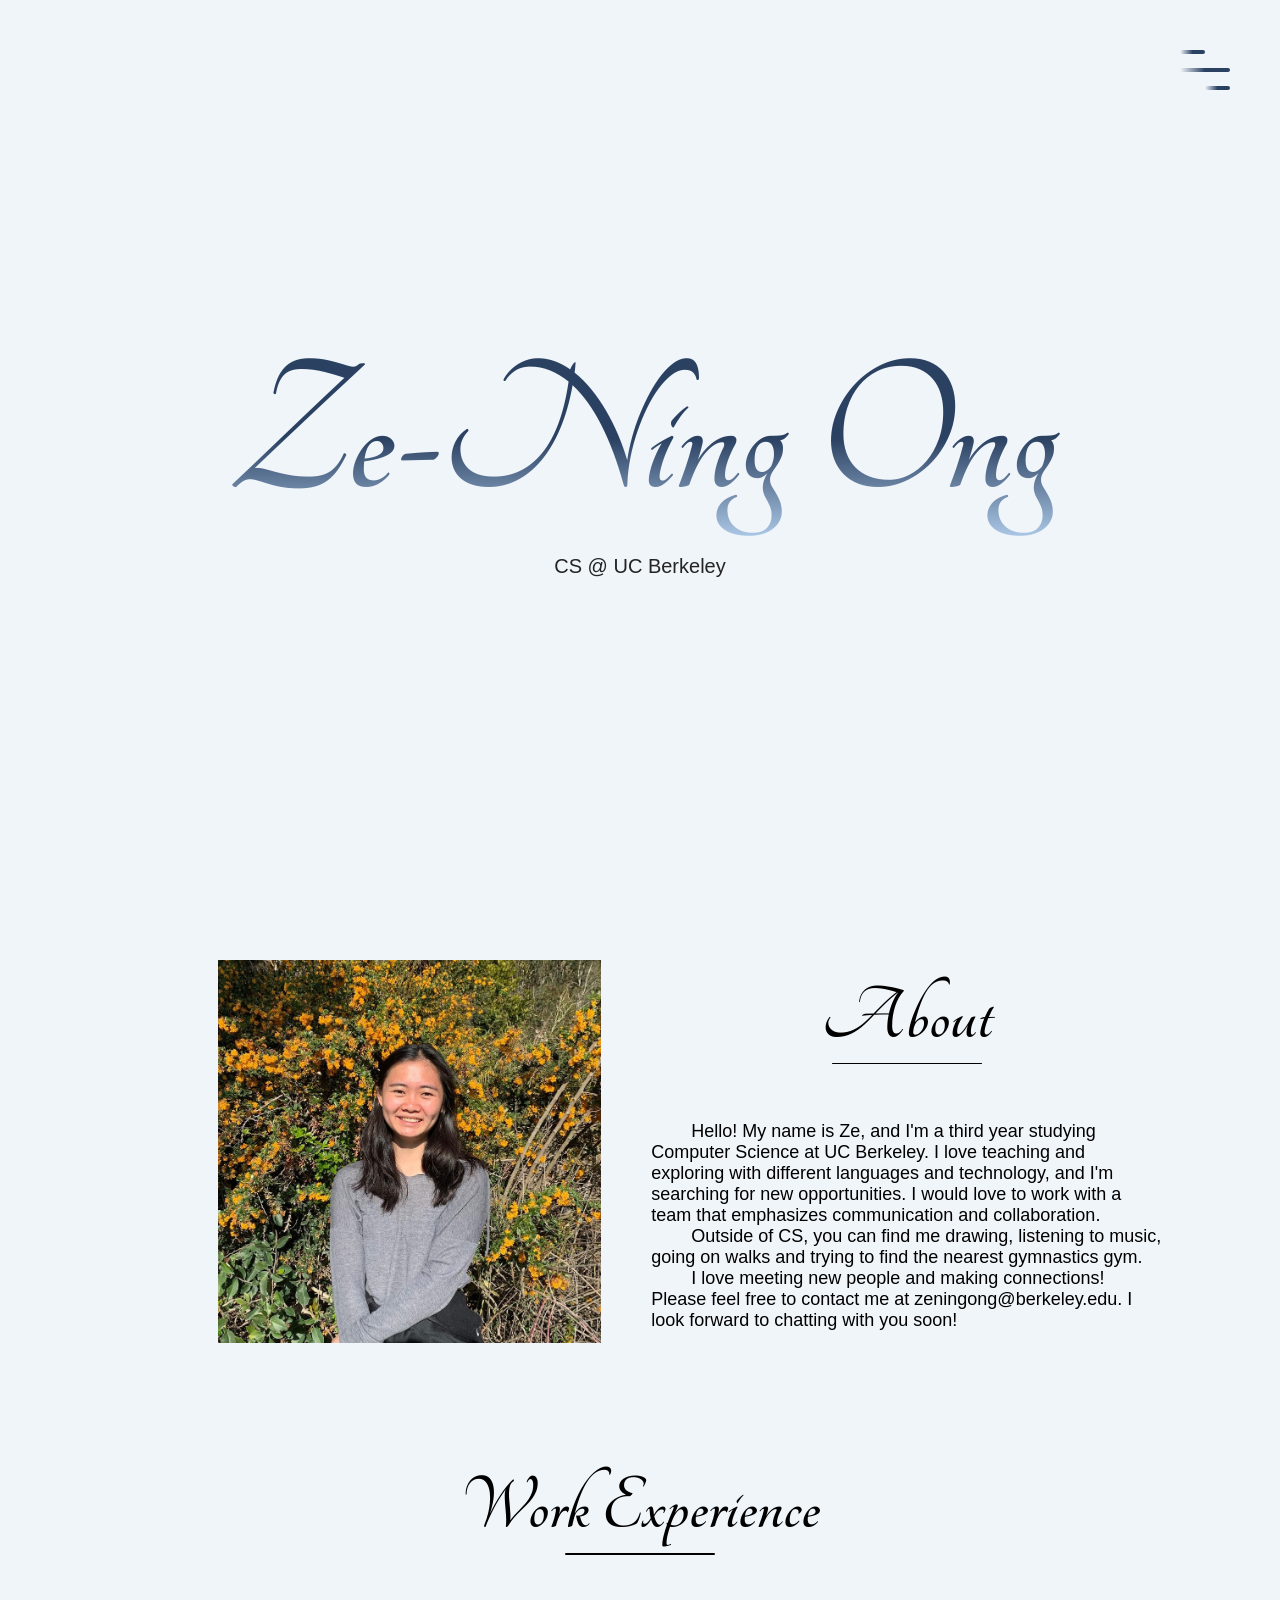
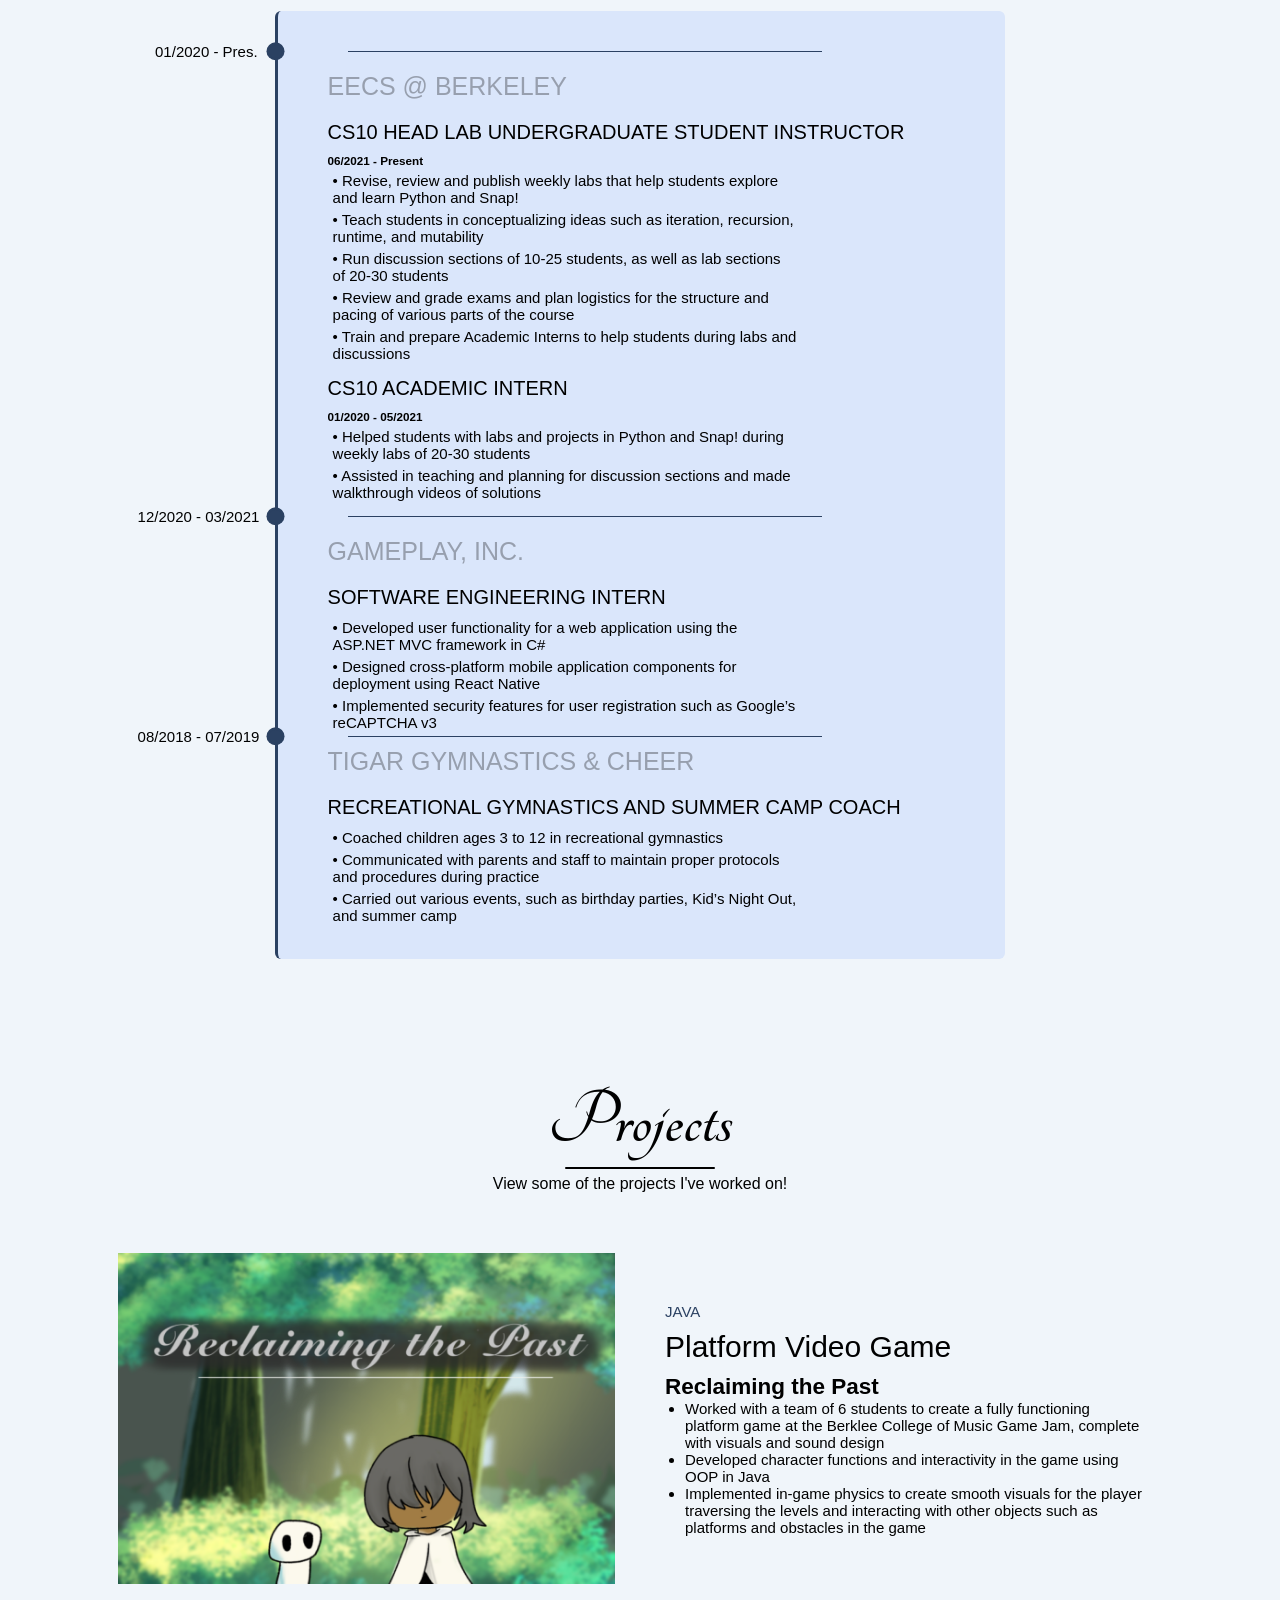
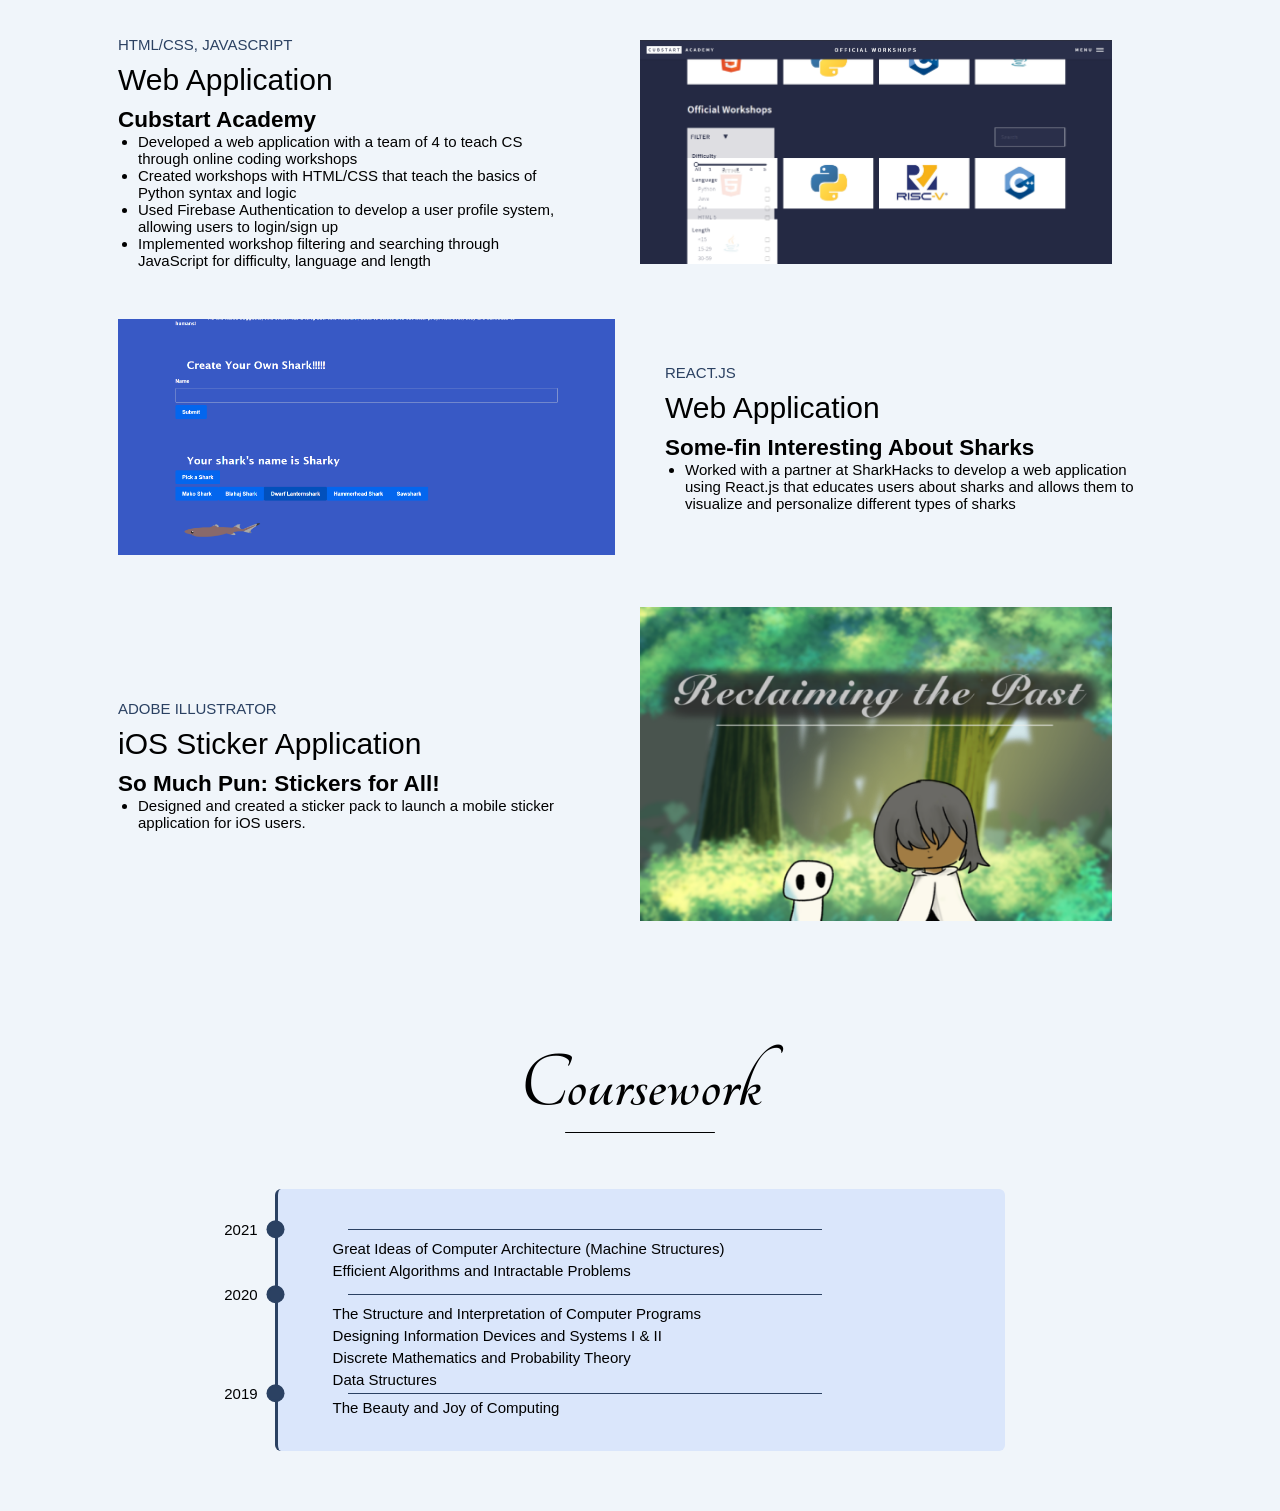
==== index.html @ 7ebcb916 "taking out of folder" ====
<!DOCTYPE html>
<html lang="en">
<head>
    <meta charset="UTF-8">
    <meta name="viewport" content="width=device-width, initial-scale=1">
    <title>Ze-Ning Ong</title>
    <link rel="stylesheet" href="https://unpkg.com/aos@next/dist/aos.css" />
    <link rel="stylesheet" href="https://use.fontawesome.com/releases/v5.7.2/css/all.css" integrity="sha384-fnmOCqbTlWIlj8LyTjo7mOUStjsKC4pOpQbqyi7RrhN7udi9RwhKkMHpvLbHG9Sr" crossorigin="anonymous">
    <link rel="stylesheet" href="main.css">
</head>
<body>
    <header>
        <div class="menu-toggler">
            <div class="bar half start"></div>
            <div class="bar"></div>
            <div class="bar half end"></div>
        </div>
        <nav class="top-nav">
            <ul class="nav-list">
                <li>
                    <a href="index.html" class="nav-link">Home</a>
                </li>
                <li>
                    <a href="#about" class="nav-link">About</a>
                </li>
                <li>
                    <a href="#experience" class="nav-link">Experience</a>
                </li>
                <li>
                    <a href="#projects" class="nav-link">Projects</a>
                </li>
                <li>
                    <a href="#coursework" class="nav-link">Coursework</a>
                </li>
            </ul>
        </nav>
        <div class="landing-text">
            <h1>Ze-Ning Ong</h1>
            <h6>CS @ UC Berkeley</h6>
        </div>
    </header>

    <section class="about" id="about">
        <div class="container">
            <div class="profile-img">
                <img src="images/profile2.jpg" alt="">
            </div>
            <div class="about-details">
                <div class="section-heading">
                    <h1>About</h1>
                </div>
                <p class="tab">
                    Hello! My name is Ze, and I'm a third year studying Computer Science at UC Berkeley. I love teaching and exploring with different languages and technology, and I'm searching for new opportunities. I would love to work with a team that emphasizes communication and collaboration. 
                </p>
                <p>
                    Outside of CS, you can find me drawing, listening to music, going on walks and trying to find the nearest gymnastics gym. 
                </p>
                <p>
                    I love meeting new people and making connections! Please feel free to contact me at zeningong@berkeley.edu. I look forward to chatting with you soon!
                </p>
            </div>
        </div>
    </section>

    <section class="experience" id="experience">
        <div class="container">
            <div class="section-heading">
                <h1>Work Experience</h1>
            </div>
            <div class="timeline">
                <ul>
                    <li class="date" data-date="01/2020 - Pres."></li>
                        <h1>EECS @ Berkeley</h1>
                        <h2>CS10 Head Lab Undergraduate Student Instructor</h2>
                        <h3>06/2021 - Present</h3>
                        <div class="work-desc">
                            <li>• Revise, review and publish weekly labs that help students explore and learn Python and Snap!</li> 
                            <li>• Teach students in conceptualizing ideas such as iteration, recursion, runtime, and mutability</li>
                            <li>• Run discussion sections of 10-25 students, as well as lab sections of 20-30 students</li>
                            <li>• Review and grade exams and plan logistics for the structure and pacing of various parts of the course</li>
                            <li>• Train and prepare Academic Interns to help students during labs and discussions</li>
                        </div>
                        <h2>CS10 Academic Intern</h2>
                        <h3>01/2020 - 05/2021</h3>
                        <div class="work-desc">
                            <li>• Helped students with labs and projects in Python and Snap! during weekly labs of 20-30 students</li>
                            <li>• Assisted in teaching and planning for discussion sections and made walkthrough videos of solutions</li>
                        </div>
                    <li class="date" data-date="12/2020 - 03/2021"></li>
                        <h1>Gameplay, Inc.</h1>
                        <h2>Software Engineering Intern</h2>
                        <div class="work-desc">
                            <li>• Developed user functionality for a web application using the ASP.NET MVC framework in C#</li>
                            <li>• Designed cross-platform mobile application components for deployment using React Native</li>
                            <li>• Implemented security features for user registration such as Google’s reCAPTCHA v3</li>
                        </div>
                    <li class="date" data-date="08/2018 - 07/2019"></li>
                        <h1>TIGAR Gymnastics & Cheer</h1>
                        <h2>Recreational Gymnastics and Summer Camp Coach</h2>
                        <div class="work-desc">
                            <li>• Coached children ages 3 to 12 in recreational gymnastics</li>
                            <li>• Communicated with parents and staff to maintain proper protocols and procedures during practice</li>
                            <li>• Carried out various events, such as birthday parties, Kid’s Night Out, and summer camp</li>
                        </div>
                </ul>         
            </div>
        </div>
    </section>

    <section class="projects" id="projects">
        <div class="container">
            <div class="section-heading">
                <h1>Projects</h1>
                <h6>View some of the projects I've worked on!</h6>
            </div>
            <div class="project">
                <div class="proj-img has-margin-right">
                    <img src="images/gamejam.png" alt="">
                </div>
                <div class="proj-desc">
                    <h6>Java</h6>
                    <h1>Platform Video Game</h1>
                    <h2>Reclaiming the Past</h2>
                    <ul>
                        <li>Worked with a team of 6 students to create a fully functioning platform game at the Berklee College of Music Game Jam, complete with visuals and sound design</li>
                        <li>Developed character functions and interactivity in the game using OOP in Java</li>
                        <li>Implemented in-game physics to create smooth visuals for the player traversing the levels and interacting with other objects such as platforms and obstacles in the game</li>
                    </ul>
                </div>
            </div>
            <div class="project">
                <div class="proj-desc has-margin-right">
                    <h6>HTML/CSS, JavaScript</h6>
                    <h1>Web Application</h1>
                    <h2>Cubstart Academy</h2>
                    <ul>
                        <li>Developed a web application with a team of 4 to teach CS through online coding workshops</li>
                        <li>Created workshops with HTML/CSS that teach the basics of Python syntax and logic</li>
                        <li>Used Firebase Authentication to develop a user profile system, allowing users to login/sign up</li>
                        <li>Implemented workshop filtering and searching through JavaScript for difficulty, language and length</li>
                    </ul>
                </div>
                <div class="proj-img has-margin-right">
                    <img src="images/cubstart.png" alt="">
                </div>
            </div>
            <div class="project">
                <div class="proj-img has-margin-right">
                    <img src="images/shark.png" alt="">
                </div>
                <div class="proj-desc">
                    <h6>React.js</h6>
                    <h1>Web Application</h1>
                    <h2>Some-fin Interesting About Sharks</h2>
                    <ul>
                        <li>Worked with a partner at SharkHacks to develop a web application using React.js that educates users about sharks and allows them to visualize and personalize different types of sharks</li>
                    </ul>
                </div>
            </div>
            <div class="project">
                <div class="proj-desc has-margin-right">
                    <h6>Adobe Illustrator</h6>
                    <h1>iOS Sticker Application</h1>
                    <h2>So Much Pun: Stickers for All!</h2>
                    <ul>
                        <li>Designed and created a sticker pack to launch a mobile sticker application for iOS users.</li>
                    </ul>
                </div>
                <div class="proj-img has-margin-right">
                    <img src="images/gamejam.png" alt="">
                </div>
            </div>
            </div>
        </div>
    </section>

    <section class="experience" id="coursework">
        <div class="container">
            <div class="section-heading">
                <h1>Coursework</h1>
            </div>
            <div class="timeline">
                <ul>
                    <li class="date" data-date="2021"></li>
                        <div class="work-desc">
                            <li>Great Ideas of Computer Architecture (Machine Structures)</li>
                            <li>Efficient Algorithms and Intractable Problems</li>
                        </div>
                    <li class="date" data-date="2020"></li>
                    <div class="work-desc">
                        <li>The Structure and Interpretation of Computer Programs</li>
                        <li>Designing Information Devices and Systems I & II</li>
                        <li>Discrete Mathematics and Probability Theory</li>
                        <li>Data Structures</li>
                    </div>
                    <li class="date" data-date="2019"></li>
                        <div class="work-desc">
                            <li>The Beauty and Joy of Computing</li>
                        </div>
                    
                    
                </ul>         
            </div>
        </div>
    </section>

    

    <!-- <section class="contact" id="contact">
        <div class="container">
            <div class="section-heading">
                <h1>Contact</h1>
                <h6>Contact me at any time!</h6>
            </div>
        </div>
    </section> -->

    <script src="https://ajax.googleapis.com/ajax/libs/jquery/3.3.1/jquery.min.js"></script>
    <script src="https://unpkg.com/aos@next/dist/aos.js"></script>
    <script src="main.js"></script>
</body>
</html>
---- main.css ----
/*Start global*/
*{
    margin: 0;
    padding: 0;
    box-sizing: border-box;
}

html{
    font-size: 10px;
    font-family: 'Roboto', sans-serif;
    color: rgb(0, 0, 0);
}

body{
    width: 100%;
    height: 100%;
    background-color: #f0f5fa;
    /* background: url("images/sitebg-01.jpg") no-repeat center fixed; */
    background-size: cover; 
}

section{
    padding: 6rem;
}
a{
    text-decoration: none;
    color: black;
}

p{
    font-size: 1.8rem;
    font-weight: 300;
    text-indent:40px
}

img{
    width: 100%;
}
/*End global*/

/*font*/
@font-face {
	font-family: 'Tangerine_Bold';
	src: url('./font/Tangerine_Bold.ttf');
	src: local('Tangerine_Bold'), url('./font/Tangerine_Bold.ttf') format('woff'), url('./font/Tangerine_Bold.ttf') format('truetype');
}

/*Start reusable*/
.container{
    width: 90%;
    max-width: 100%;
    height: 100%;
    margin: 0 auto;
    position: relative;
}

.section-heading{
    text-align: center;
    margin-bottom: 6rem;
    /* margin-top: 10rem; */
}

.section-heading h1{
    font-size: 8rem;
    /* text-transform: uppercase; */
    font-family: 'Tangerine_Bold';
    position: relative;
    font-weight: 300;
    margin-bottom: 1rem;
}

.section-heading h1::before,
.section-heading h1::after{
    content: '';
    position: absolute;
    bottom: -.35rem;
    left: 50%;
    transform: translateX(-50%);
    background-color: black;
}

.section-heading h1::before{
    width: 15rem;
    height: 1.3px;
    border-radius: .8rem;
}

/* .section-heading h1::after{
    width: 1.5rem;
    height: 1.5rem;
    border-radius: 100%;
    bottom: -1rem;
} */

.section-heading h6{
    font-size: 1.6rem;
    font-weight: 300;
}

.has-margin-right{
    margin-right: 5rem;
}
/*End reusable*/

/*Start header*/
header{
    width: 100%;
    height: 100vh;
}

.top-nav{
    width: 100%;
    height: 100vh;
    position: fixed;
    top: -100vh;
    z-index: 50;
    background-color: #dae6fb;
    border-bottom-left-radius: 100%;
    border-bottom-right-radius: 100%;
    transition: all 650ms cubic-bezier(1, 0, 0, 1);
}

.nav-list{
    list-style: none;
    width: 100%;
    height: 100%;
    display: flex;
    justify-content: center;
    align-items: center;
}

/* ul {
    display: flex;
    flex-direction: column;
    flex-wrap: wrap;
} */

li{
    margin: 0 2rem;
}

.nav-link{
    font-family: 'Tangerine_Bold';
    font-weight: bold;
    font-size: 7.5rem;
    padding: 1rem;
}

.nav-link:hover,
.nav-link:focus{
    background: linear-gradient(to top, #f0f5fa, #2b4162, #2b4162);
    -webkit-background-clip: text; 
    -webkit-text-fill-color: transparent;
    padding: 1rem;
}

.top-nav.open{
    top: 0;
    border-radius: initial;
}

.menu-toggler{
    position: absolute;
    top: 5rem;
    right: 5rem;
    width: 5rem;
    height: 4rem;
    display: flex;
    flex-direction: column;
    justify-content: space-between;
    cursor: pointer;
    z-index: 1500;
    transition: transform 650ms ease-out;
}

.menu-toggler.open{
    transform: rotate(-45deg);
}

.bar{
    background: linear-gradient(to right, #f0f5fa, #2b4162, #2b4162);
    width: 100%;
    height: 4px;
    border-radius: .8rem;
}

.bar.half{
    width: 50%;
}

.bar.start{
    transform-origin: right;
    transition: transform 650ms cubic-bezier(0.54, -0.81, 0.57, 0.57);
}

.open .bar.start{
    transform: rotate(-450deg) translateX(.8rem);
}

.bar.end{
    align-self: flex-end;
    transform-origin: left;
    transition: transform 650ms cubic-bezier(0.54, -0.81, 0.57, 0.57);
}

.open .bar.end{
    transform: rotate(-450deg) translateX(-.8rem);
}

.landing-text{
    position: absolute;
    top: 50%;
    left: 50%;
    transform: translate(-50%, -50%);
    width: 100%;
    text-align: center;
    z-index: 1;
}

.landing-text h1{
    font-size: 20rem;
    font-family: 'Tangerine_Bold';
    background: linear-gradient(to top, #c3e0fe, #2b4162, #2b4162);
    -webkit-background-clip: text;
    -webkit-text-fill-color: transparent;
    padding: 1rem;
    user-select: none;
}

.landing-text h6{
    font-size: 2rem;
    font-weight: 300;
    color: #242424;
}
/*End header*/

/*Start about*/
.about .container{
    display: flex;
    align-items: center;
    justify-content: center;
}

.about-heading{
    text-align: center;
    text-transform: uppercase;
    line-height: 0;
    margin-bottom: 6rem;
}
.about-heading h1{
    font-size: 10rem;
    opacity: .3;
}

.about-heading h6{
    font-size: 2rem;
    font-weight: 300;
    color: #2b4162;
}

.profile-img{
    flex: 0.75;
    margin-right: 5rem;
    margin-left: 10rem;
}

.about-details{
    flex: 1;
}
/*End about*/

/*Start portfolio*/
.project{
    display: flex;
    align-items: center;
    justify-content: center;
    margin-bottom: 5rem;
    /* margin-left: 15rem;
    margin-right: 15rem; */
}

.project:last-child{
    margin-bottom: 0;
}

.proj-img{
    width: 50rem;
    flex: 1;
}

.proj-desc{
    flex: 1;
    font-size: 1.5rem;
}

.proj-desc h6{
    font-size: 1.5rem;
    text-transform: uppercase;
    font-weight: 300;
    color: #2b4162;
}

.proj-desc h1{
    font-size: 3rem;
    font-weight: 300;
    margin: 1rem 0;
}

.proj-desc .cta{
    display: inline-block;
    margin-top: 2.5rem;
    font-size: 1.5rem;
    text-transform: uppercase;
    color: #3883ff;
    transition: color 650ms;
}

.proj-desc .cta:hover{
    color: #2f67cd;
}
/*End portfolio*/

/*Start timeline*/
.timeline ul{
    border-left: 3.5px solid #2b4162;
    border-radius: .6rem;
    background-color: #dae6fb;
    margin: 0 auto;
    position: relative;
    padding-left: 5rem;
    padding-bottom: 3rem;
    padding-top: 3rem;
    list-style: none;
    text-align: left;
    height: 70%;
    width: 70%;
}

.timeline h1{
    font-size: 2.5rem;
    text-transform: uppercase;
    font-weight: 300;
    margin-bottom: 1rem;
    opacity: .3;
    padding-top: 1rem;
}

.timeline h2{
    font-size: 2rem;
    text-transform: uppercase;
    font-weight: 300;
    margin-bottom: 1rem;
    padding-top: 1rem;
}

.timeline li{
    font-size: 1.5rem;
    width: 70%;
    /* text-transform: uppercase; */
    font-weight: 300;
    padding-right: 1rem;
    /* margin-bottom: 3rem; */
}

.work-desc li{
    margin: .5rem;
}
.timeline .date{
    border-bottom: 1px solid #2b4162; 
    margin-bottom: 1rem;
    padding-bottom: 1rem;
    position: relative;
    justify-content: center;
}

.timeline .date:last-of-type{
    padding-bottom: 0;
    margin-bottom: 0;
    /* border: none; */
}

.timeline .date::before,
.timeline .date::after{
    position:absolute;
    display: block;
    top: 100%;
    transform: translateY(-50%);
}

.timeline .date::before{
    content: attr(data-date);
    left: -21rem;
    text-align: right;
    min-width: 12rem;
    font-size: 1.5rem;
}

.timeline .date::after{
    content: '';
    box-shadow: 0 0 0 2.5px #2b4162;
    border-radius: 100%;
    left: -7.85rem;
    height: 1.25rem;
    width: 1.25rem;
    background-color: #2b4162;

}
/*End timeline*/

/*Start contact*/
/*End contact*/

/*Start footer*/
/*End footer*/

/*Start animations*/
/*End animations*/

/*Start media queries*/
/*End media queries*/
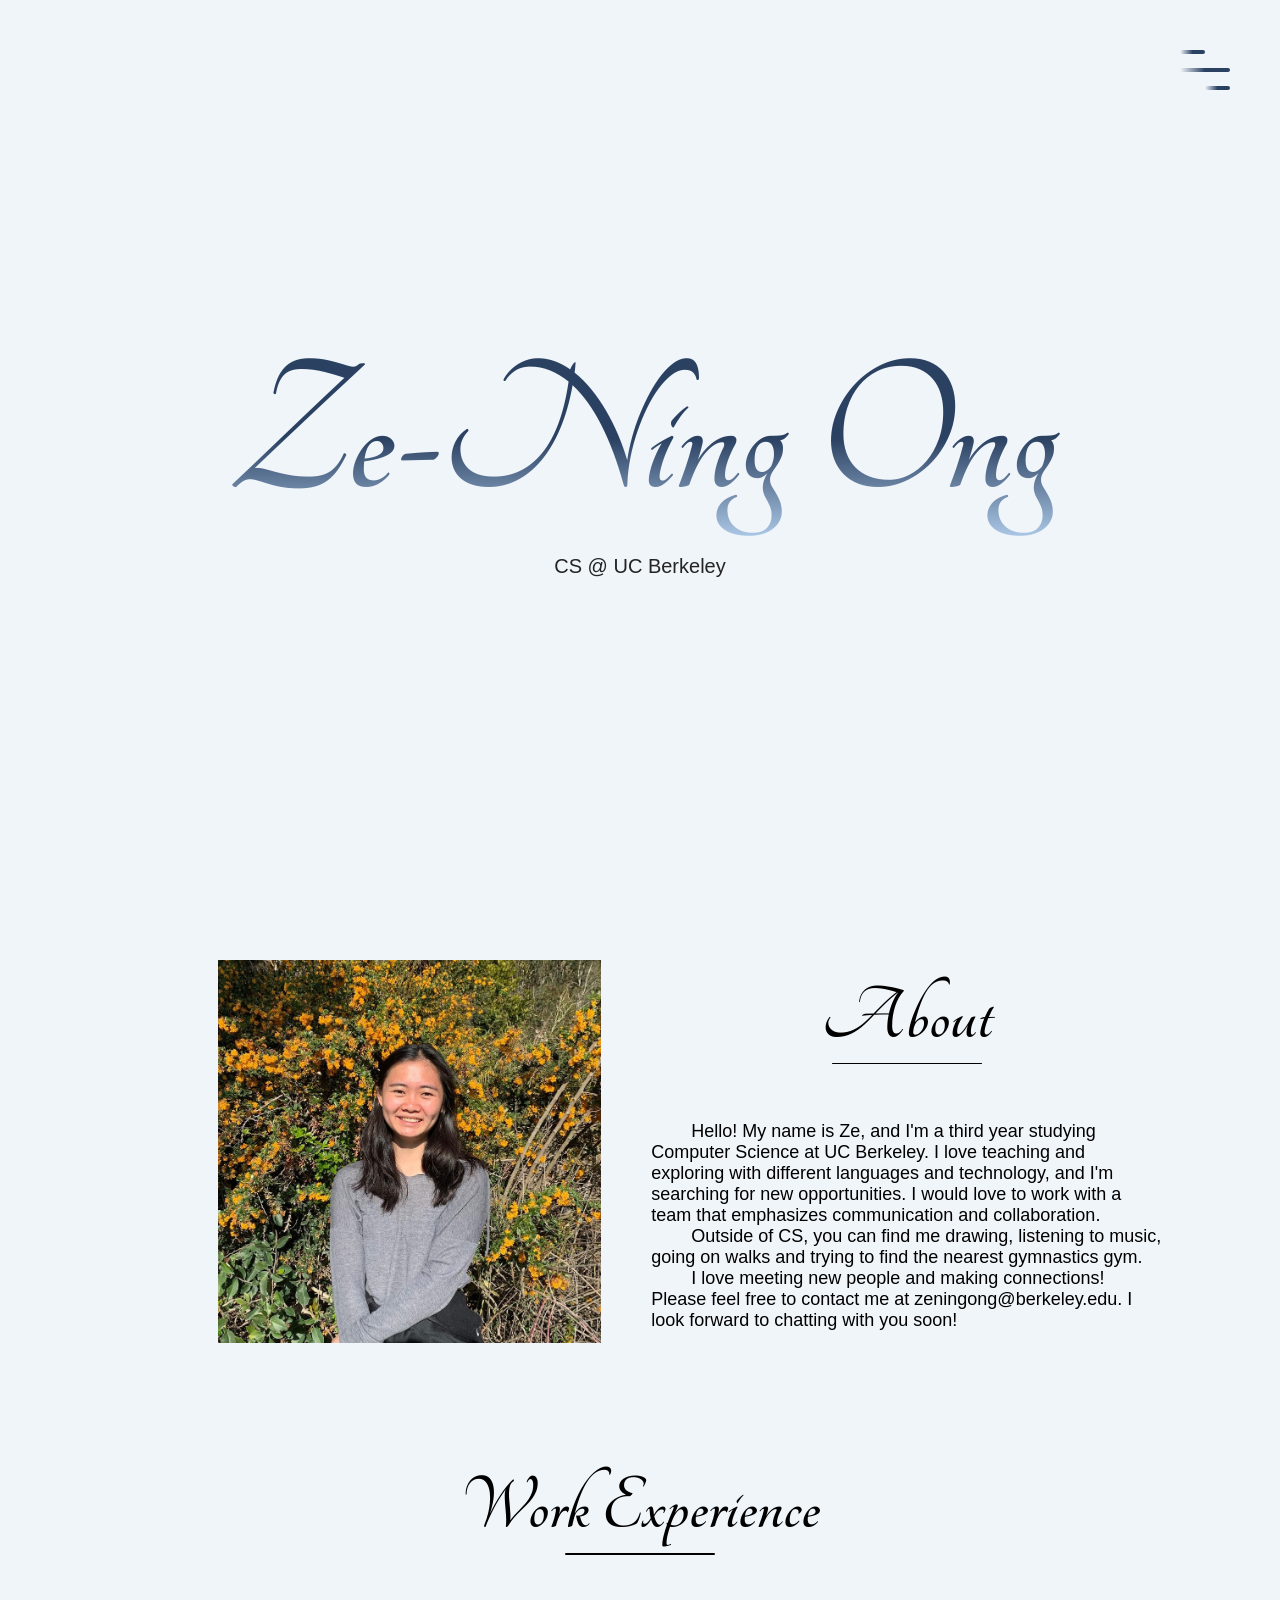
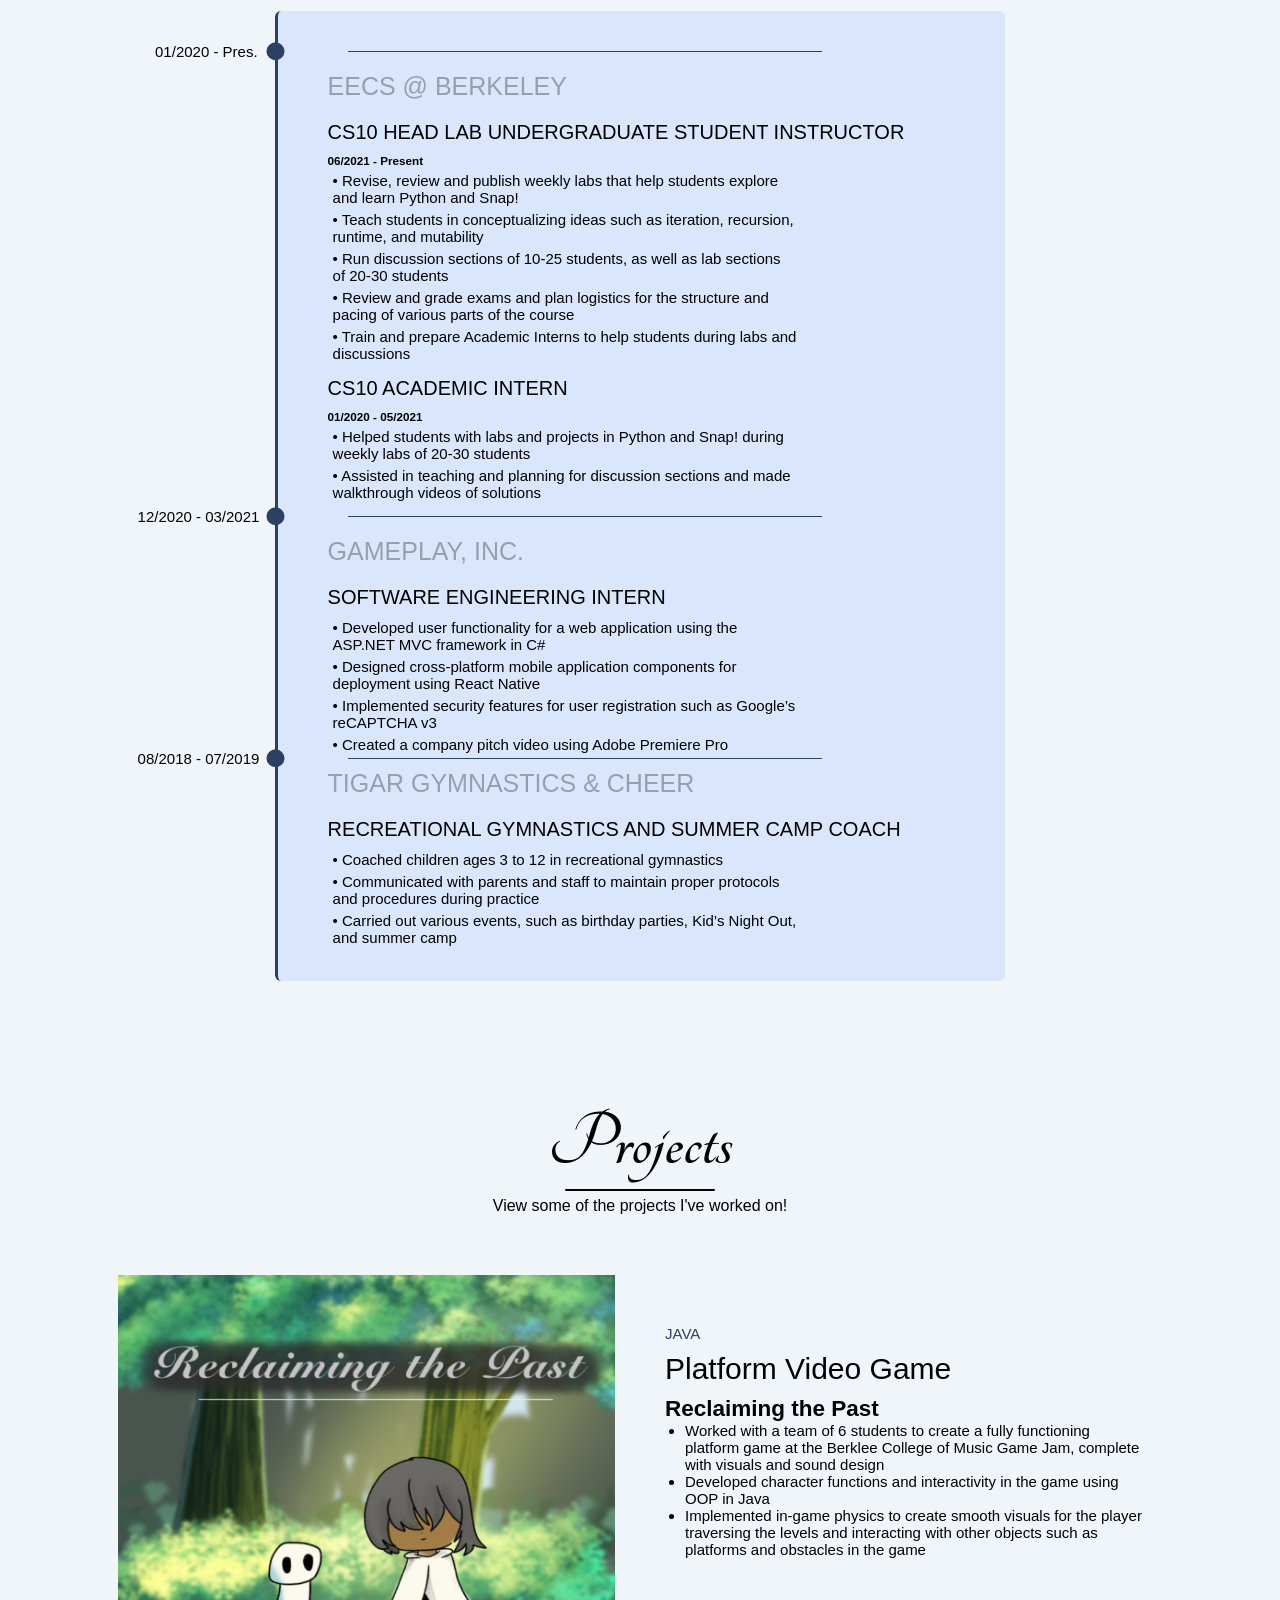
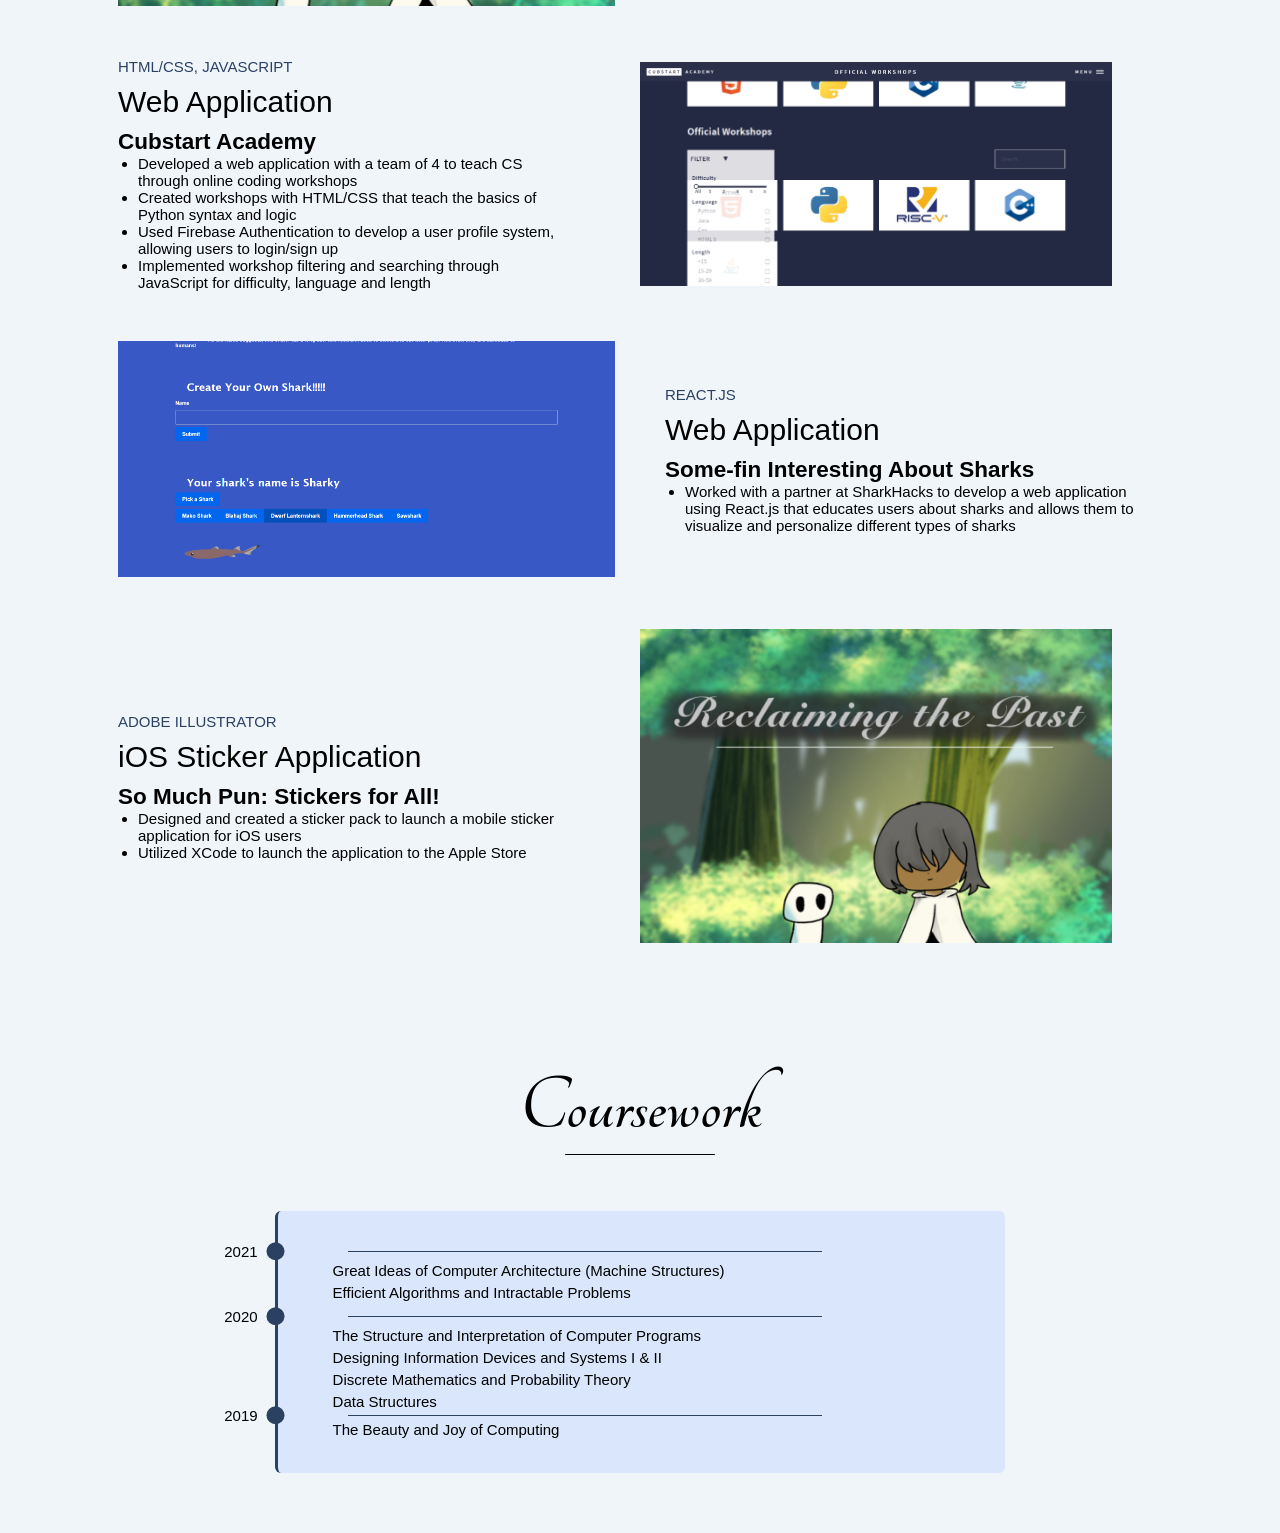
==== commit 6fb66fb9: "updated index" ====
--- a/index.html
+++ b/index.html
@@ -50,10 +50,10 @@
                     <h1>About</h1>
                 </div>
                 <p class="tab">
-                    Hello! My name is Ze, and I'm a third year studying Computer Science at UC Berkeley. I love teaching and exploring with different languages and technology, and I'm searching for new opportunities. I would love to work with a team that emphasizes communication and collaboration. 
+                    Hello! My name is Ze, and I'm a third year studying Computer Science at UC Berkeley. I love teaching and exploring with different languages and technology, and I'm searching for new opportunities. I would love to work with a team that emphasizes communication and collaboration.
                 </p>
                 <p>
-                    Outside of CS, you can find me drawing, listening to music, going on walks and trying to find the nearest gymnastics gym. 
+                    Outside of CS, you can find me drawing, listening to music, going on walks and trying to find the nearest gymnastics gym.
                 </p>
                 <p>
                     I love meeting new people and making connections! Please feel free to contact me at zeningong@berkeley.edu. I look forward to chatting with you soon!
@@ -74,7 +74,7 @@
                         <h2>CS10 Head Lab Undergraduate Student Instructor</h2>
                         <h3>06/2021 - Present</h3>
                         <div class="work-desc">
-                            <li>• Revise, review and publish weekly labs that help students explore and learn Python and Snap!</li> 
+                            <li>• Revise, review and publish weekly labs that help students explore and learn Python and Snap!</li>
                             <li>• Teach students in conceptualizing ideas such as iteration, recursion, runtime, and mutability</li>
                             <li>• Run discussion sections of 10-25 students, as well as lab sections of 20-30 students</li>
                             <li>• Review and grade exams and plan logistics for the structure and pacing of various parts of the course</li>
@@ -93,6 +93,7 @@
                             <li>• Developed user functionality for a web application using the ASP.NET MVC framework in C#</li>
                             <li>• Designed cross-platform mobile application components for deployment using React Native</li>
                             <li>• Implemented security features for user registration such as Google’s reCAPTCHA v3</li>
+                            <li>• Created a company pitch video using Adobe Premiere Pro</li>
                         </div>
                     <li class="date" data-date="08/2018 - 07/2019"></li>
                         <h1>TIGAR Gymnastics & Cheer</h1>
@@ -102,7 +103,7 @@
                             <li>• Communicated with parents and staff to maintain proper protocols and procedures during practice</li>
                             <li>• Carried out various events, such as birthday parties, Kid’s Night Out, and summer camp</li>
                         </div>
-                </ul>         
+                </ul>
             </div>
         </div>
     </section>
@@ -163,7 +164,8 @@
                     <h1>iOS Sticker Application</h1>
                     <h2>So Much Pun: Stickers for All!</h2>
                     <ul>
-                        <li>Designed and created a sticker pack to launch a mobile sticker application for iOS users.</li>
+                        <li>Designed and created a sticker pack to launch a mobile sticker application for iOS users</li>
+                        <li>Utilized XCode to launch the application to the Apple Store</li>
                     </ul>
                 </div>
                 <div class="proj-img has-margin-right">
@@ -197,14 +199,14 @@
                         <div class="work-desc">
                             <li>The Beauty and Joy of Computing</li>
                         </div>
-                    
-                    
-                </ul>         
-            </div>
-        </div>
-    </section>
-
-    
+
+
+                </ul>
+            </div>
+        </div>
+    </section>
+
+
 
     <!-- <section class="contact" id="contact">
         <div class="container">
@@ -219,4 +221,4 @@
     <script src="https://unpkg.com/aos@next/dist/aos.js"></script>
     <script src="main.js"></script>
 </body>
-</html>+</html>
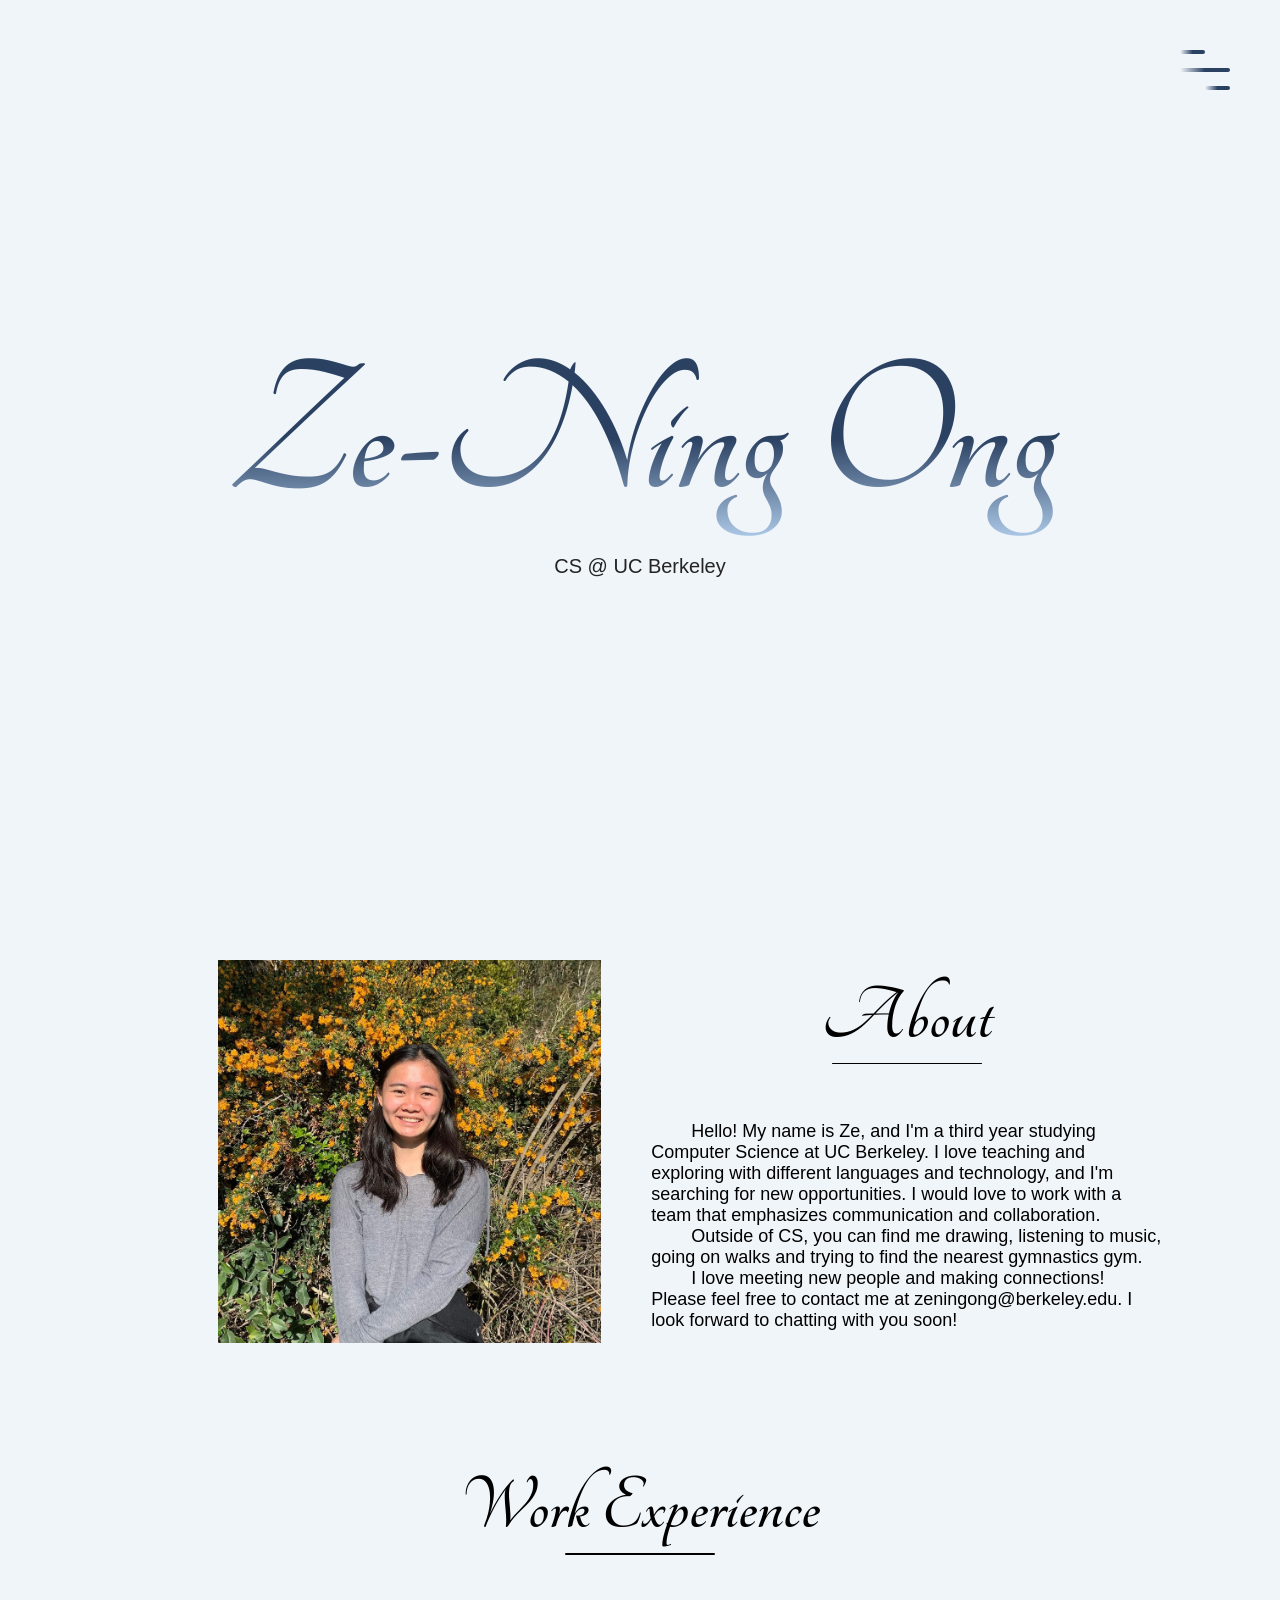
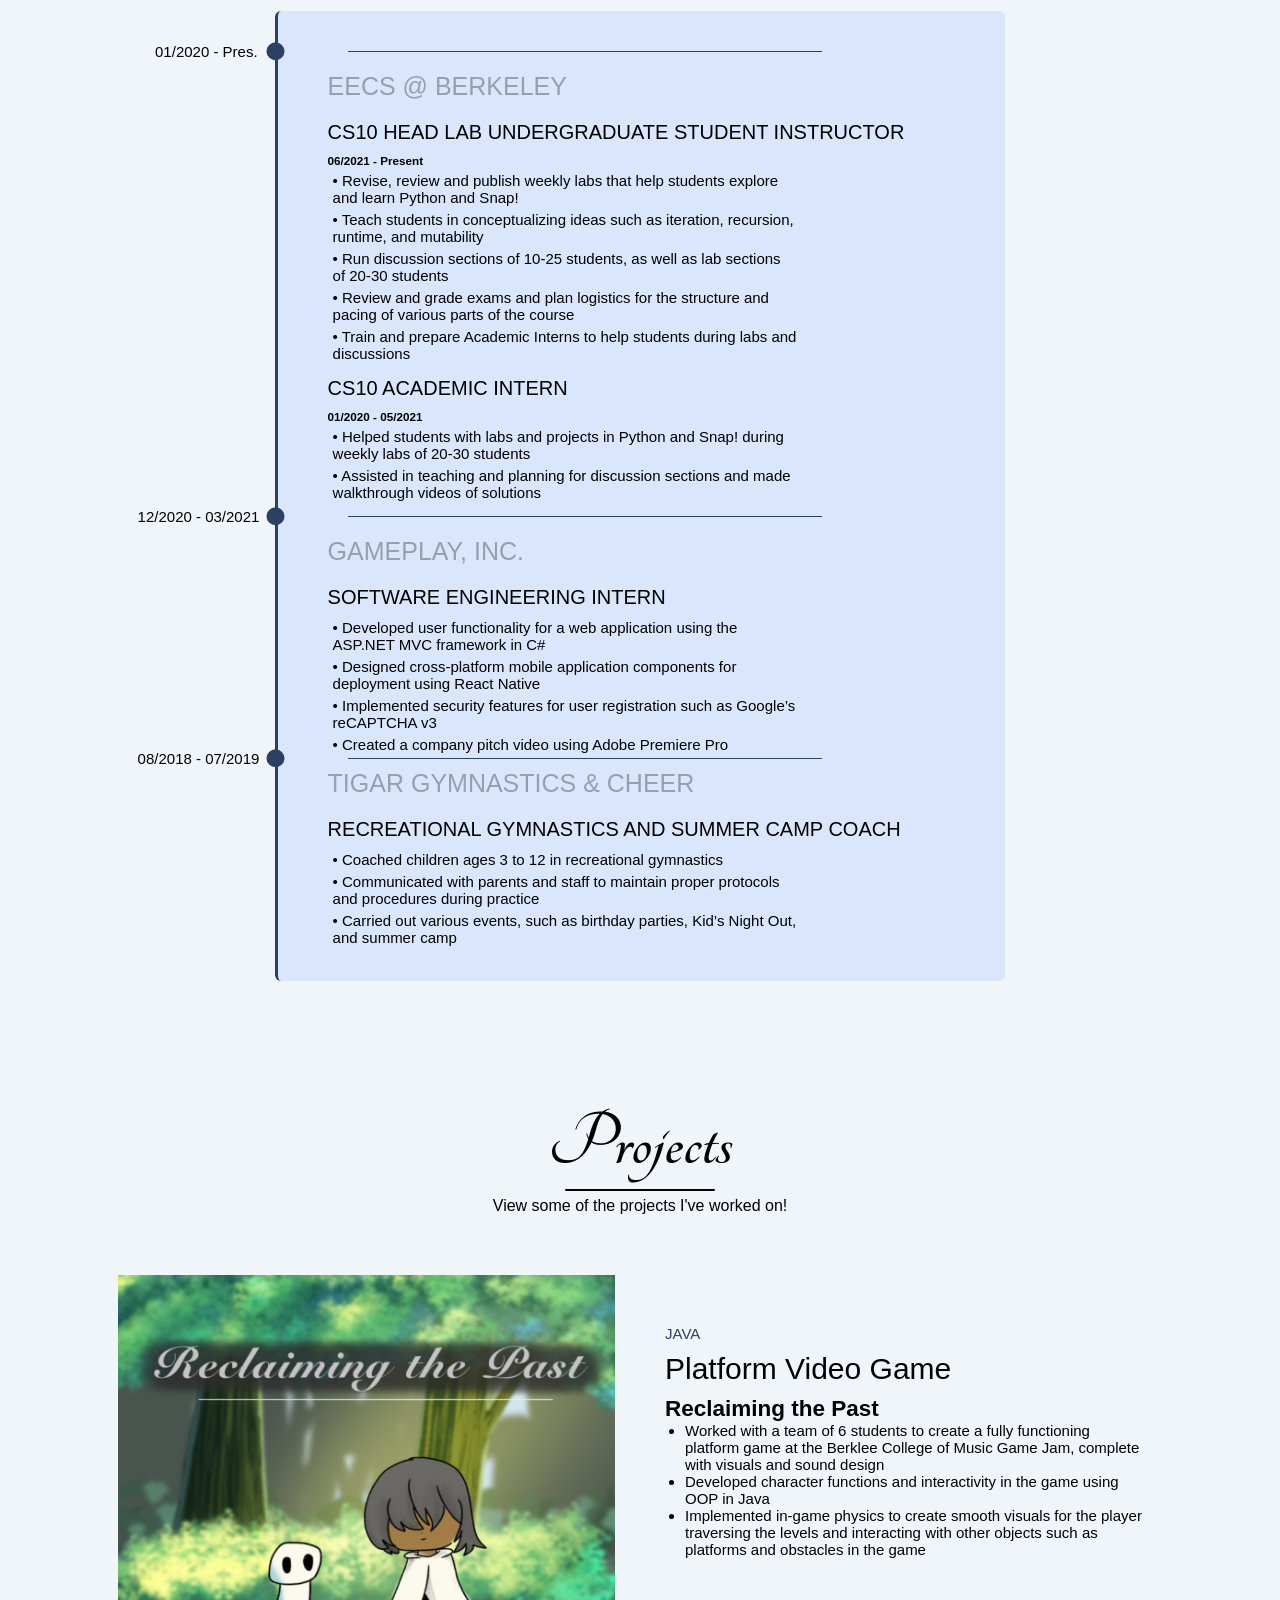
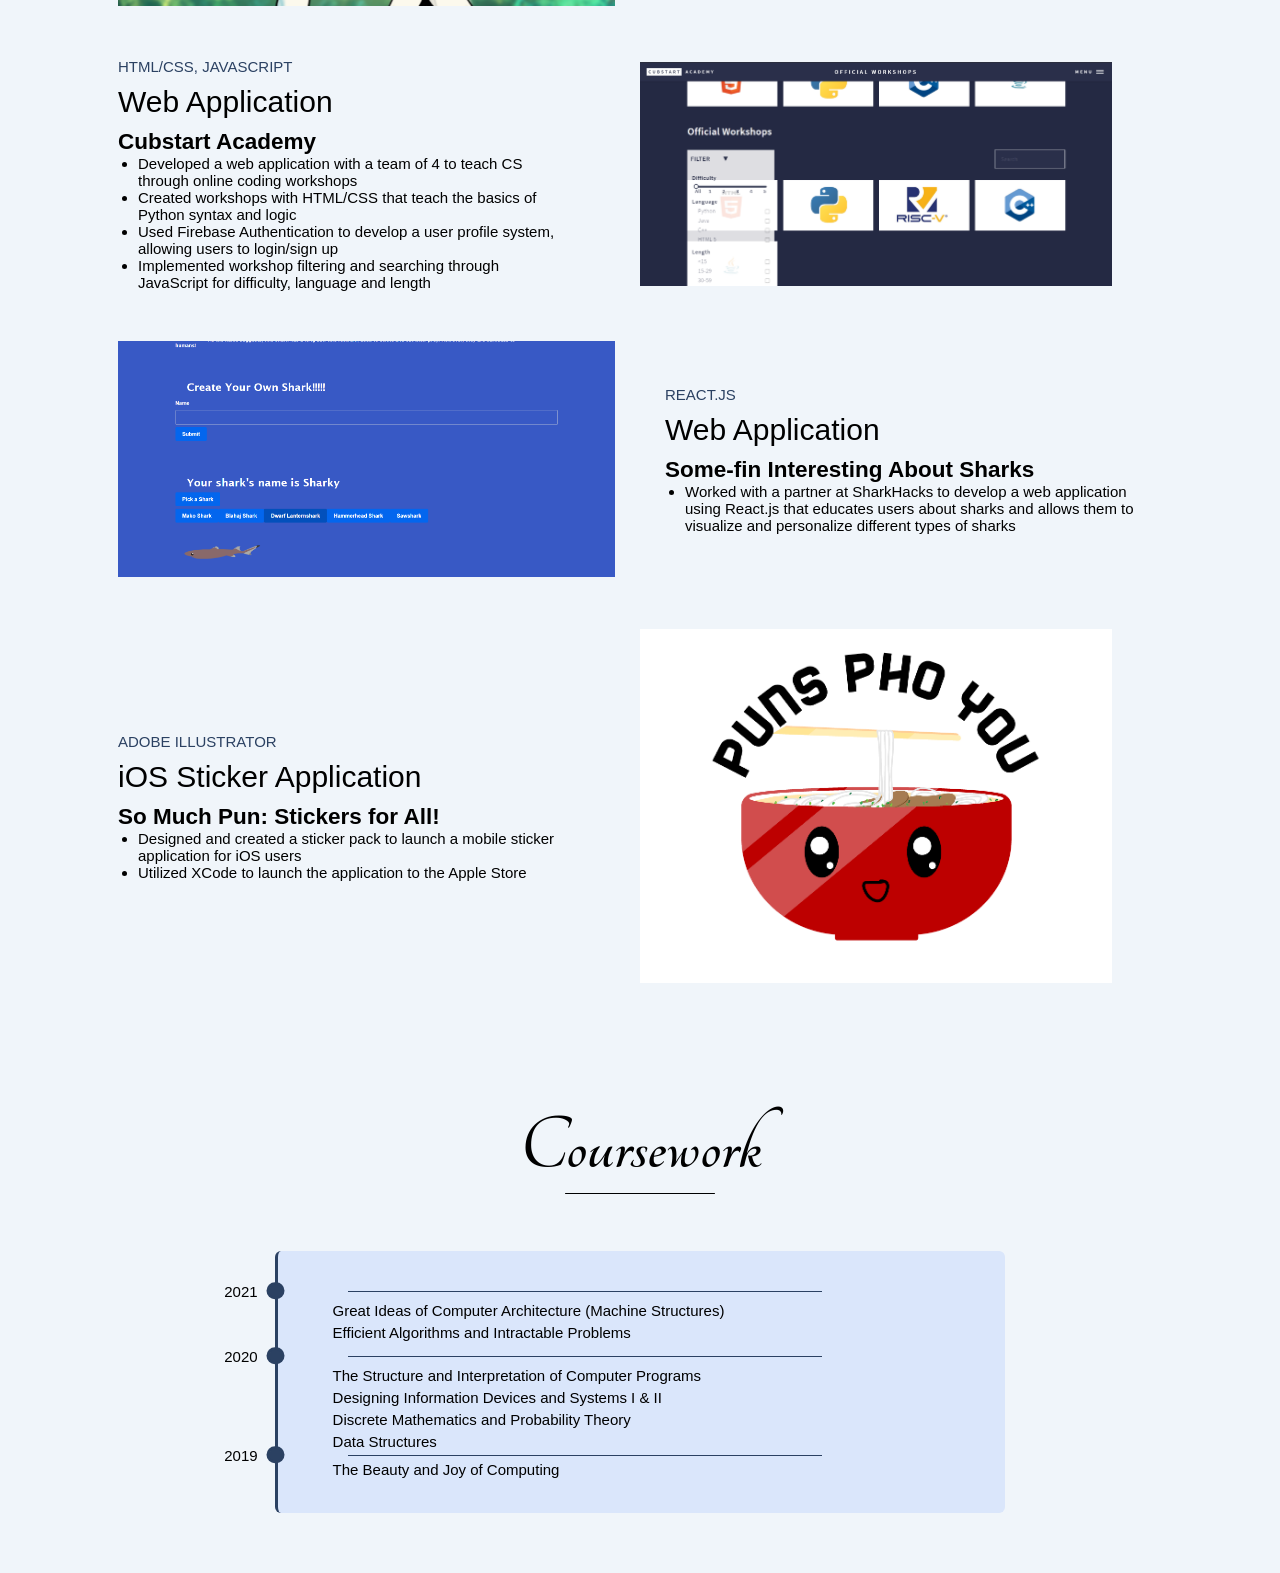
==== commit 415bad9b: "sticker pic" ====
--- a/index.html
+++ b/index.html
@@ -169,7 +169,7 @@
                     </ul>
                 </div>
                 <div class="proj-img has-margin-right">
-                    <img src="images/gamejam.png" alt="">
+                    <img src="images/stickers.png" alt="">
                 </div>
             </div>
             </div>
